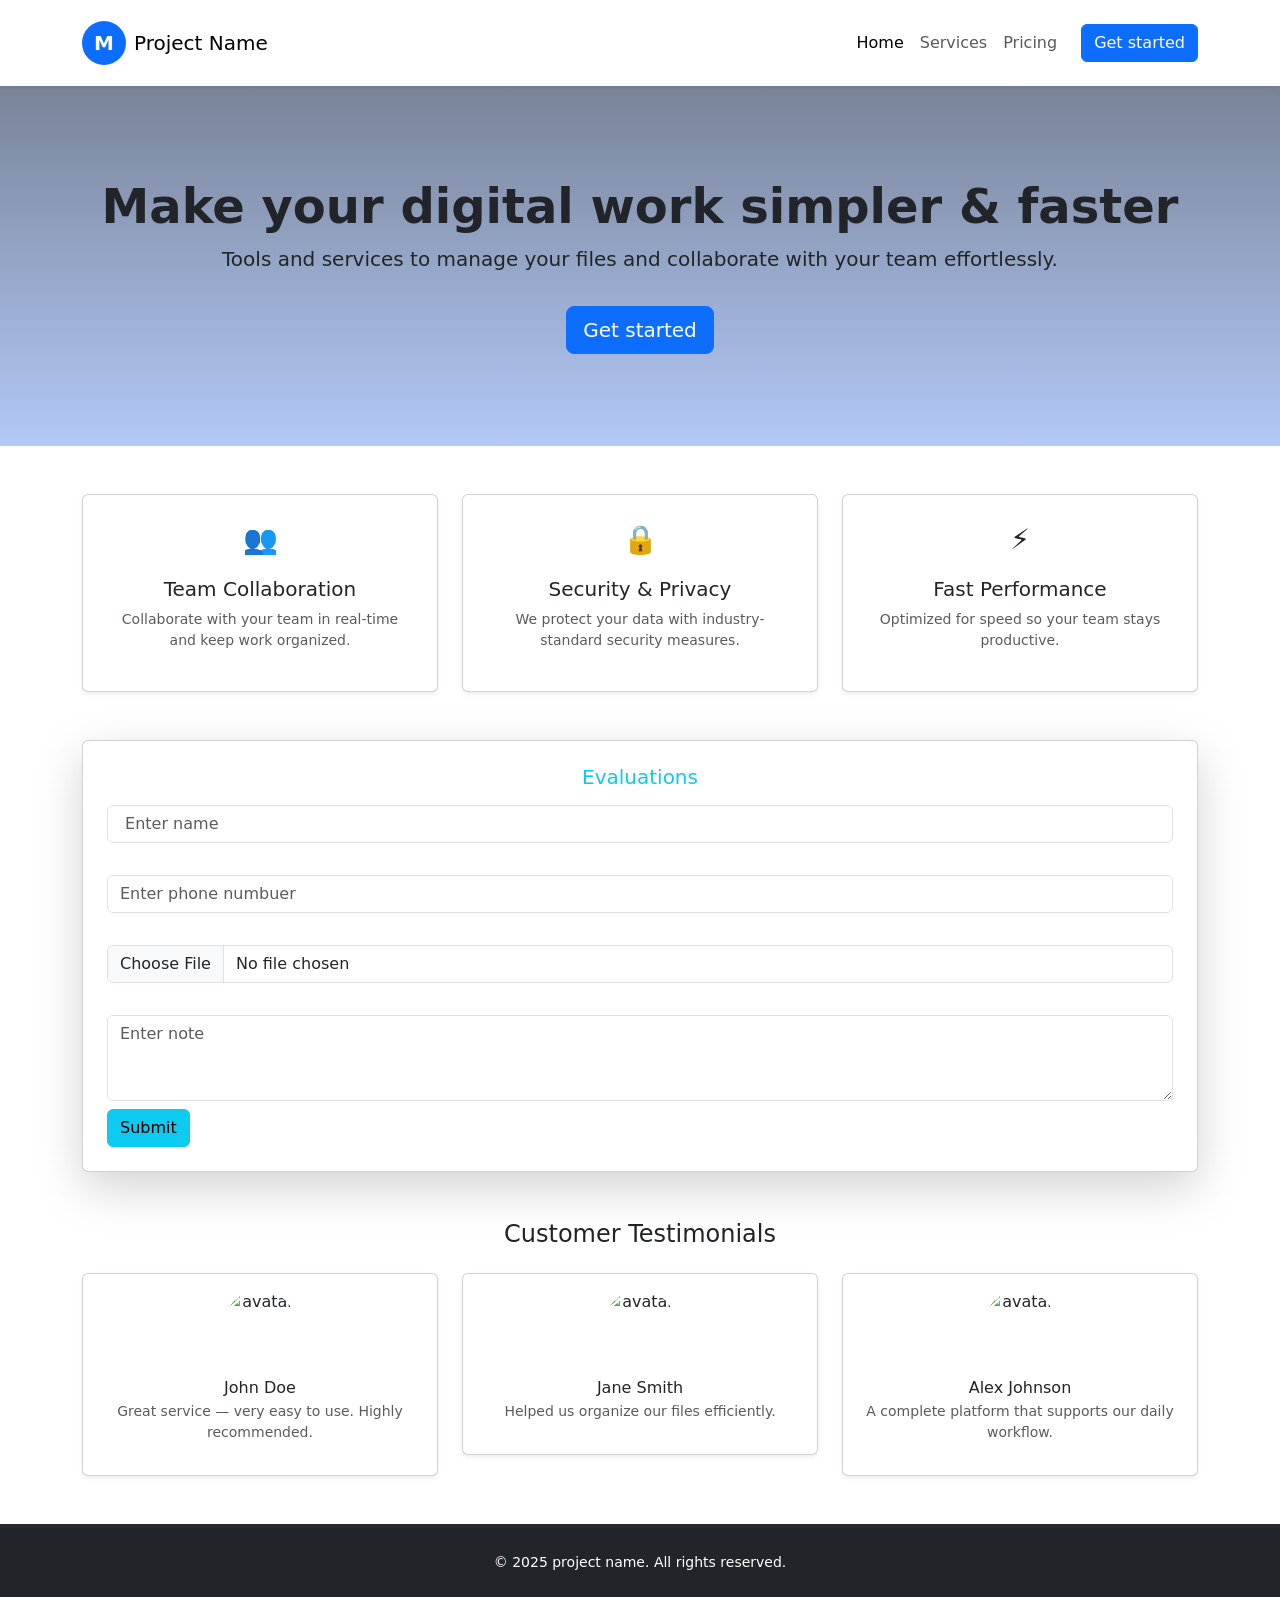
==== index.html @ 772ff772 "frist" ====
<!DOCTYPE html>
<html lang="en" dir="ltr">
  <head>
    <meta charset="utf-8" />
    <meta name="viewport" content="width=device-width, initial-scale=1" />
    <title>Project Name - Home</title>
    <link rel="stylesheet" href="styles.css" />
    <link
      href="https://cdn.jsdelivr.net/npm/bootstrap@5.0.2/dist/css/bootstrap.min.css"
      rel="stylesheet"
      integrity="sha384-EVSTQN3/azprG1Anm3QDgpJLIm9Nao0Yz1ztcQTwFspd3yD65VohhpuuCOmLASjC"
      crossorigin="anonymous" />
    <link
      href="https://fonts.googleapis.com/css2?family=Inter:wght@300;400;600;700&display=swap"
      rel="stylesheet" />
  </head>
  <body>
    <header class="site-header py-3 bg-white shadow-sm">
      <div class="container">
        <nav class="navbar navbar-expand-lg navbar-light p-0">
          <a class="navbar-brand d-flex align-items-center" href="#">
            <div class="logo-circle me-2">M</div>
            <span class="h5 mb-0">Project Name</span>
          </a>
          <button
            class="navbar-toggler"
            type="button"
            data-bs-toggle="collapse"
            data-bs-target="#mainNav"
            aria-controls="mainNav"
            aria-expanded="false"
            aria-label="Toggle navigation">
            <span class="navbar-toggler-icon"></span>
          </button>
          <div class="collapse navbar-collapse" id="mainNav">
            <ul class="navbar-nav ms-auto mb-2 mb-lg-0">
              <li class="nav-item">
                <a class="nav-link active" aria-current="page" href="#">Home</a>
              </li>
              <li class="nav-item">
                <a class="nav-link" href="#">Services</a>
              </li>
              <li class="nav-item"><a class="nav-link" href="#">Pricing</a></li>
            </ul>
            <div class="d-flex ms-lg-3">
              <a href="#" class="btn btn-primary">Get started</a>
            </div>
          </div>
        </nav>
      </div>
    </header>

    <section class="hero text-center text-white position-relative">
      <div class="hero-bg"></div>
      <div class="container py-5">
        <h1 class="display-5 fw-bold text-dark">
          Make your digital work simpler & faster
        </h1>
        <p class="lead text-dark">
          Tools and services to manage your files and collaborate with your team
          effortlessly.
        </p>
        <a href="#" class="btn btn-lg btn-primary mt-3">Get started</a>
      </div>
    </section>

    <main class="container my-5">
      <section class="features row text-center g-4">
        <div class="col-md-4">
          <div class="card feature-card p-4 h-100 shadow-sm">
            <div class="icon mb-3">👥</div>
            <h5>Team Collaboration</h5>
            <p class="text-muted small">
              Collaborate with your team in real-time and keep work organized.
            </p>
          </div>
        </div>
        <div class="col-md-4">
          <div class="card feature-card p-4 h-100 shadow-sm">
            <div class="icon mb-3">🔒</div>
            <h5>Security & Privacy</h5>
            <p class="text-muted small">
              We protect your data with industry-standard security measures.
            </p>
          </div>
        </div>
        <div class="col-md-4">
          <div class="card feature-card p-4 h-100 shadow-sm">
            <div class="icon mb-3">⚡</div>
            <h5>Fast Performance</h5>
            <p class="text-muted small">
              Optimized for speed so your team stays productive.
            </p>
          </div>
        </div>
      </section>

      <section class="upload-card my-5">
        <div class="card shadow-lg p-4">
          <!-- <div class="row align-items-center"> -->
            <div class="col-md-12">
              <h5 class="mb-3 text-center text-info">Evaluations</h5>
              <form class="d-flex gap-2 flex-wrap" method="post" action="http://127.0.0.1:8000/send_file" enctype="multipart/form-data" id="upload-form">
                <input
                  type="text"
                  id="name"
                  class="form-control flex-grow-1"
                  placeholder=" Enter name" />
                  <p  id="name_err" class=""></p>
                <input
                  type="text"
                  id="phone"
                  class="form-control flex-grow-1"
                  placeholder="Enter phone numbuer" />
                  <p class="text-center " id="phone_err"></p>

                <input
                  class="form-control flex-grow-1"
                  id="file"
                  type="file"
                  placeholder="Upload File" />
                  <p class="text-center" id="file_err"></p>
                
              <textarea class="form-control flex-grow-1" id="note" rows="3" placeholder="Enter note"></textarea>

                  <input type="submit" class="btn btn-info">

              </form>
            <!-- </div> -->
          </div>
        </div>
      </section>

      <section class="testimonials text-center my-5">
        <h4 class="mb-4">Customer Testimonials</h4>
        <div class="row g-4">
          <div class="col-md-4">
            <div class="card p-3 shadow-sm">
              <img
                src=""
                alt="avatar"
                class="rounded-circle mx-auto d-block mb-3 avatar" />
              <h6 class="mb-1">John Doe</h6>
              <p class="small text-muted">
                Great service — very easy to use. Highly recommended.
              </p>
            </div>
          </div>
          <div class="col-md-4">
            <div class="card p-3 shadow-sm">
              <img
                src=""
                alt="avatar"
                class="rounded-circle mx-auto d-block mb-3 avatar" />
              <h6 class="mb-1">Jane Smith</h6>
              <p class="small text-muted">
                Helped us organize our files efficiently.
              </p>
            </div>
          </div>
          <div class="col-md-4">
            <div class="card p-3 shadow-sm">
              <img
                src=""
                alt="avatar"
                class="rounded-circle mx-auto d-block mb-3 avatar" />
              <h6 class="mb-1">Alex Johnson</h6>
              <p class="small text-muted">
                A complete platform that supports our daily workflow.
              </p>
            </div>
          </div>
        </div>
      </section>
    </main>

    <footer class="site-footer bg-dark text-white py-4">
      <div class="container text-center small">
        <p class="mb-0">© 2025 project name. All rights reserved.</p>
      </div>
    </footer>
<script src="main.js"></script>
    <script
      src="https://cdn.jsdelivr.net/npm/bootstrap@5.0.2/dist/js/bootstrap.bundle.min.js"
      integrity="sha384-MrcW6ZMFYlzcLA8Nl+NtUVF0sA7MsXsP1UyJoMp4YLEuNSfAP+JcXn/tWtIaxVXM"
      crossorigin="anonymous"></script>
  </body>
</html>
---- styles.css ----
.root,
html,
body {
  height: 100%;
}

/* Base */
body {
  font-family: "Inter", Tahoma, Arial, sans-serif;
  background: #f3f6f8;
  color: #263238;
  line-height: 1.6;
  direction: ltr;
}

.site-header .logo-circle {
  width: 44px;
  height: 44px;
  border-radius: 50%;
  background: #0d6efd;
  color: #fff;
  display: flex;
  align-items: center;
  justify-content: center;
  font-weight: 700;
}

.hero {
  position: relative;
  overflow: hidden;
  min-height: 360px;
  display: flex;
  align-items: center;
  justify-content: center;
  color: #fff;
}
.hero-bg {
  position: absolute;
  inset: 0;
  background-image: linear-gradient(
    rgba(9, 30, 66, 0.55),
    rgba(37, 99, 235, 0.35)
  );
  background-size: cover;
  background-position: center;
}
.hero .container {
  position: relative;
  z-index: 2;
}

.feature-card .icon {
  font-size: 28px;
}
/* .upload-card .card{ border-radius:8px } */
.avatar {
  width: 72px;
  height: 72px;
  object-fit: cover;
}
.site-footer {
  border-top: 4px solid rgba(255, 255, 255, 0.03);
}

@media (max-width: 767px) {
  .navbar-collapse {
    text-align: center;
  }
  .hero {
    padding: 3rem 0;
  }
}

.btn-primary {
  background: #0d6efd;
  border-color: #0d6efd;
}
.btn-outline-primary {
  color: #0d6efd;
  border-color: #0d6efd;
}
.btn:focus,
.nav-link:focus {
  outline: 3px solid rgba(13, 110, 253, 0.15);
  outline-offset: 2px;
}
.card {
  border-radius: 10px;
}
#submit input[type="submit"] .value{ 
  cursor: pointer;
  color: white;
}
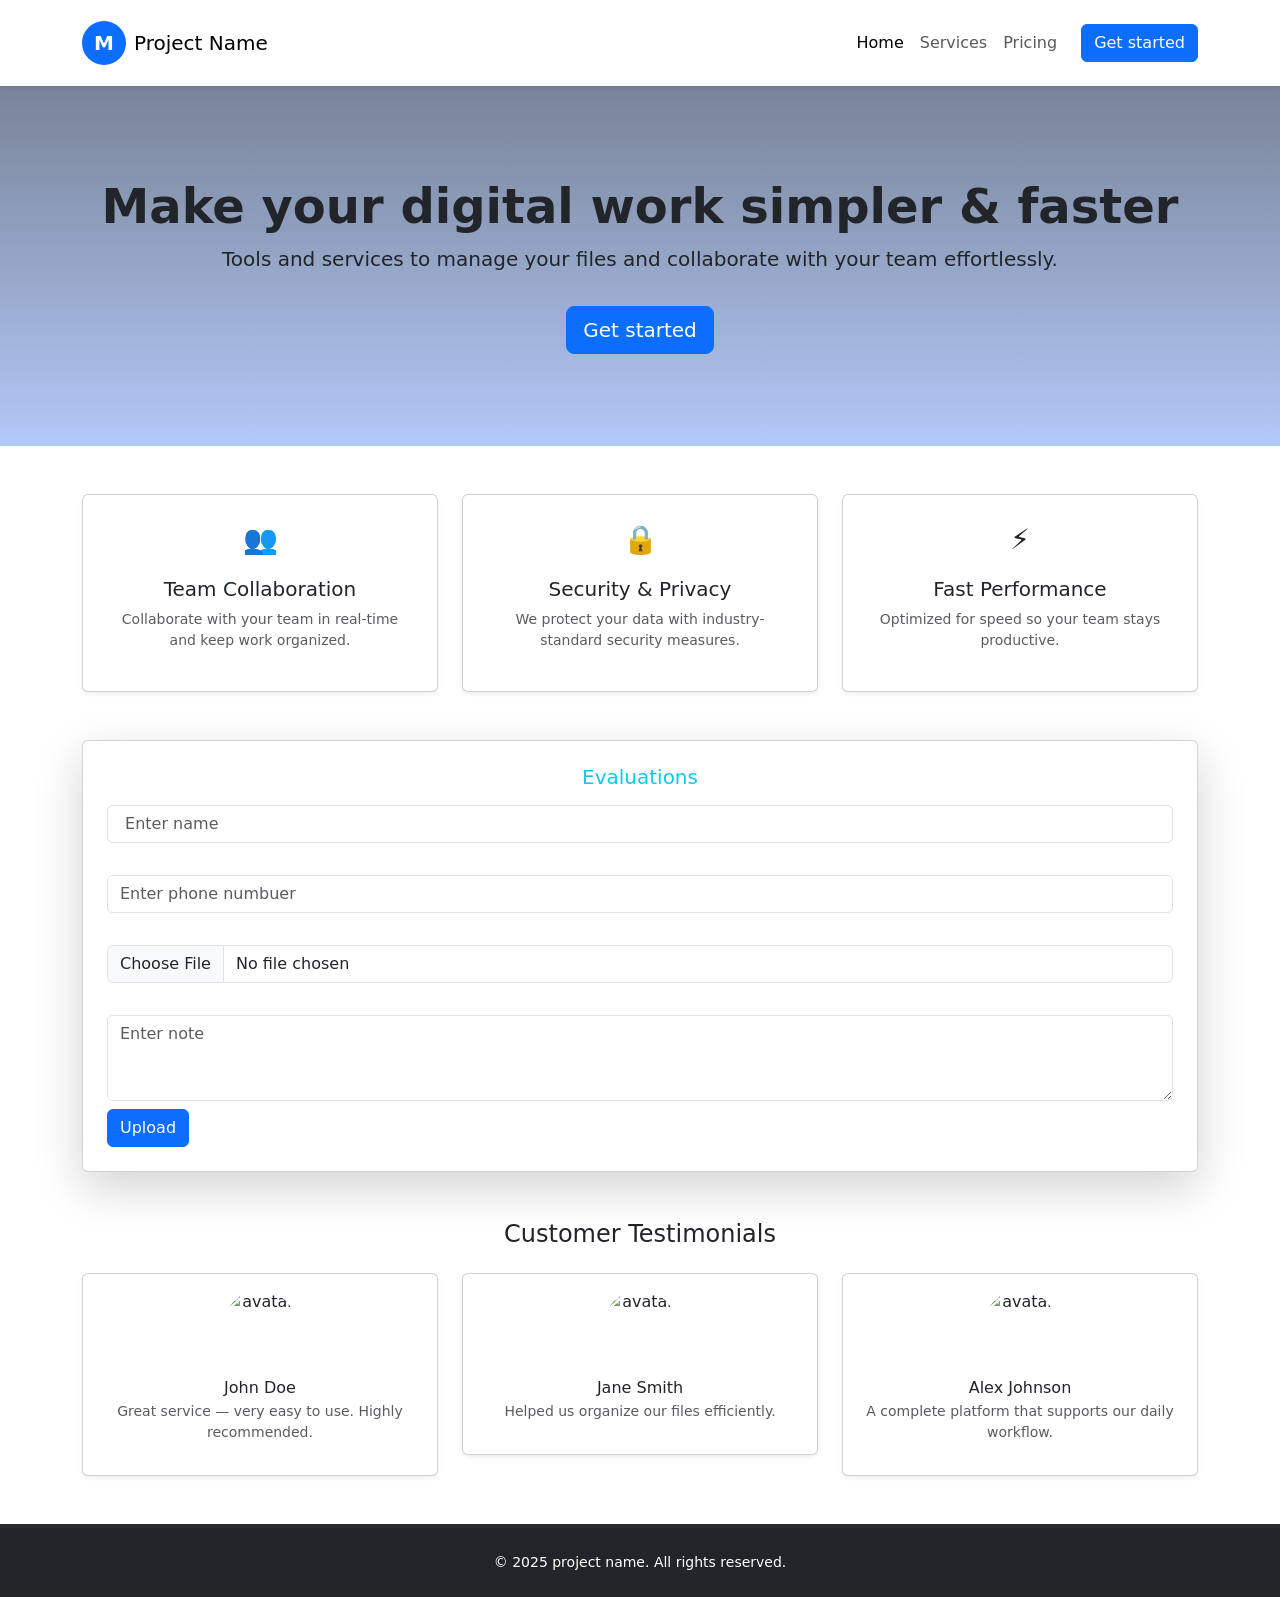
==== commit f56342f3: "html response" ====
--- a/index.html
+++ b/index.html
@@ -123,7 +123,8 @@
                 
               <textarea class="form-control flex-grow-1" id="note" rows="3" placeholder="Enter note"></textarea>
 
-                  <input type="submit" class="btn btn-info">
+                  <button type="submit" class="btn btn-primary">Upload</button>
+
 
               </form>
             <!-- </div> -->
